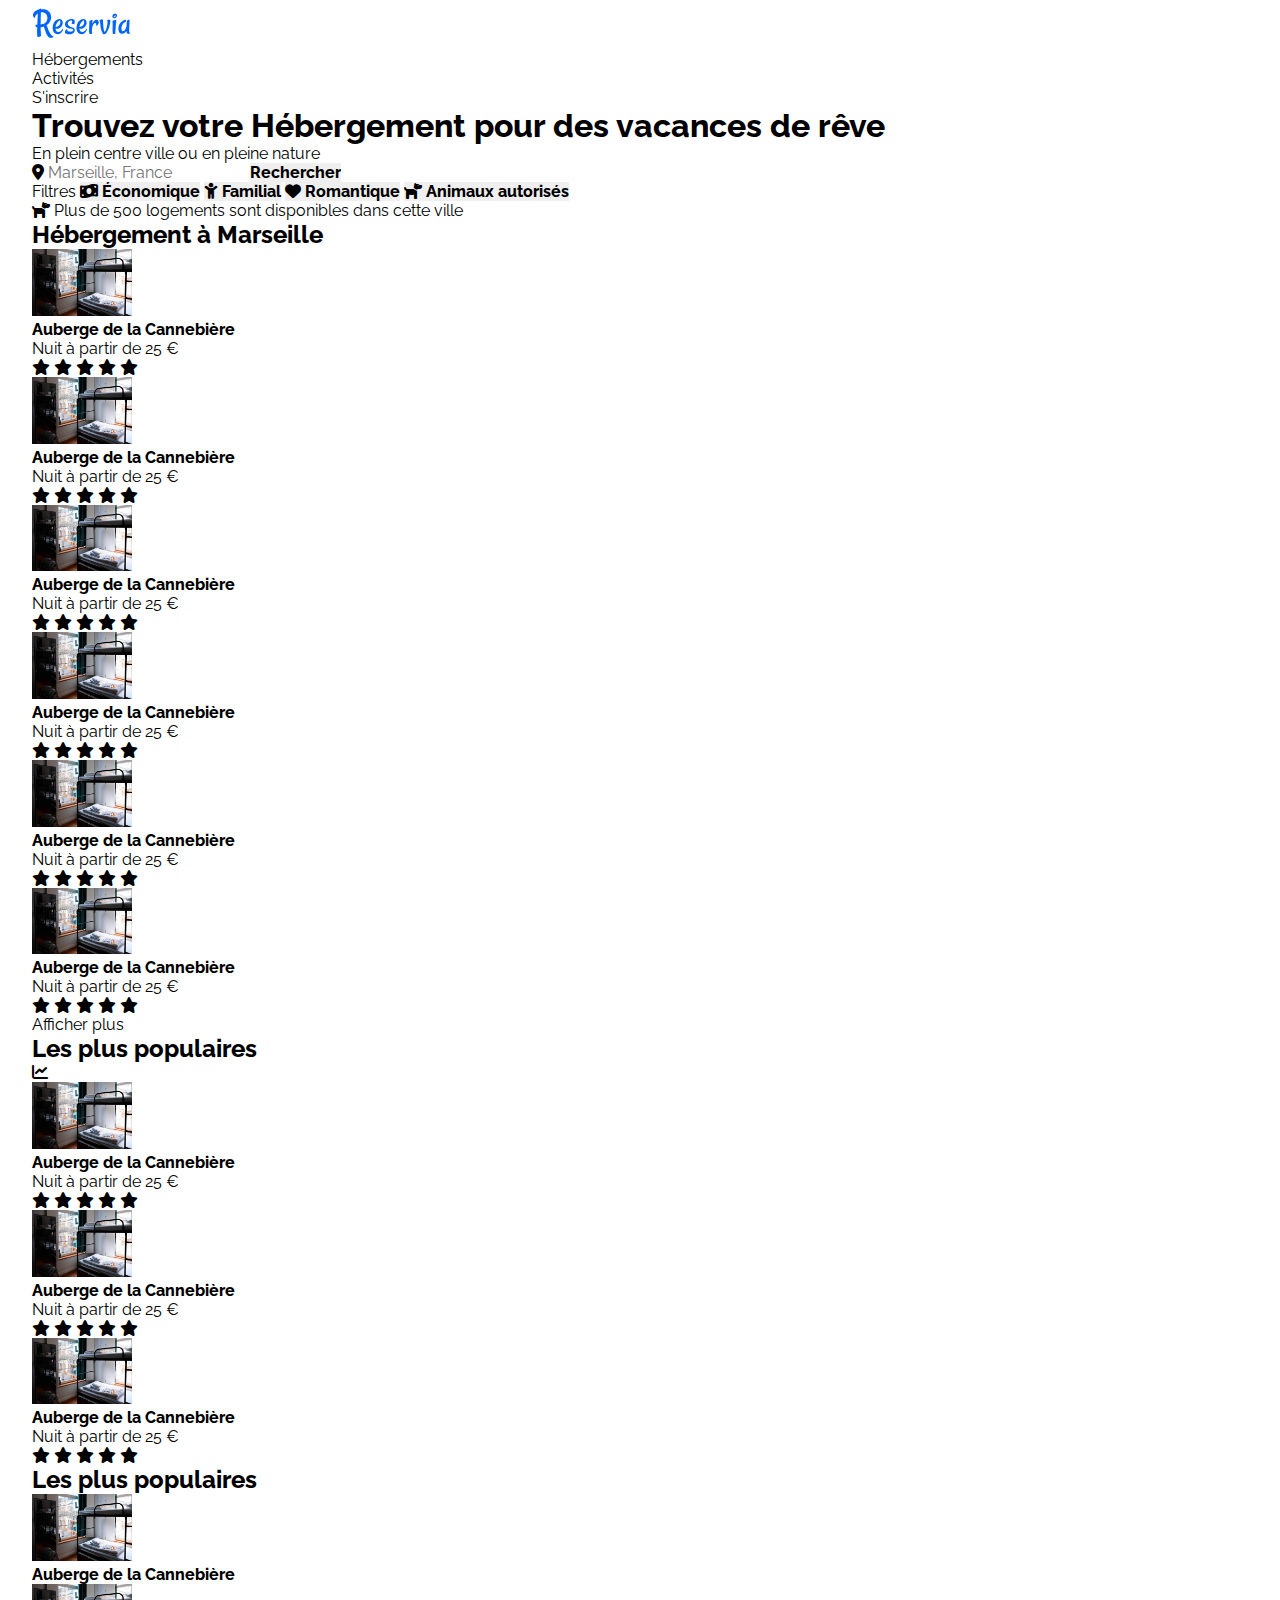
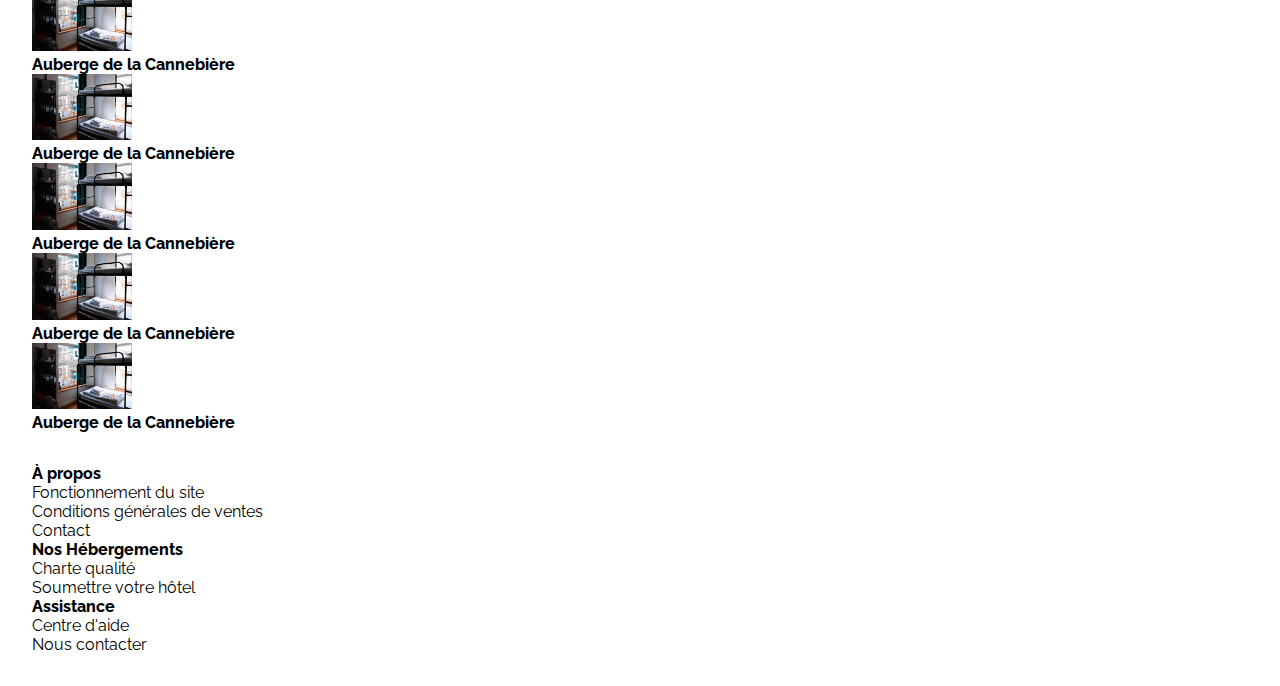
==== indexfix.html @ 0d90c915 "SAVE_24_01_2025_RESERVIA_FINAL" ====
<!DOCTYPE html>
<html lang="fr">
<head>
    <meta charset="UTF-8">
    <meta name="viewport" content="width=device-width, initial-scale=1.0">
    <title>Reservia - Home Page</title>
    <meta name="description" content="Reservia est un site de réservation de vacances en ligne.">
    <meta name="author" content="Maxime Germis">
    <link rel="stylesheet" href="stylefix.css">

    <link href="https://fonts.googleapis.com/css2?family=Montserrat:ital,wght@0,100..900;1,100..900&family=Raleway:ital,wght@0,100..900;1,100..900&family=Urbanist:ital,wght@0,100..900;1,100..900&display=swap" rel="stylesheet">
    <link href="https://cdnjs.cloudflare.com/ajax/libs/font-awesome/6.0.0-beta3/css/all.min.css" rel="stylesheet">
</head>


<body>
    <!-- Header -->
    <header class="container">
            <a href="#" title="Retour à la page d'accueil">
                <img src="reservia_logo.svg" width="100px" alt="Logo de Reservia">
            </a>

            <nav>
                <ul>
                    <li><a href="#hebergements">Hébergements</a></li>
                    <li><a href="#activites">Activités</a></li>
                    <li><a href="#inscriptions">S'inscrire</a></li>
                </ul>
            </nav>
    </header>


    
    <!-- Main -->
    <main class="container">
        <!-- Section / Titre Recherches & Filtres -->
        <section>
            <h1>Trouvez votre Hébergement pour des vacances de rêve</h1>
            <span>En plein centre ville ou en pleine nature</span>

            
            <!-- Barre de recherche -->
            <div>
                <form>
                    <i class="fa-solid fa-location-dot"></i>
                    <input type="search" name="ShearchBar" id="ShearchBar" placeholder="Marseille, France">
                    <input type="submit" value="Rechercher">
                </form>
            </div>


            <!-- Nav Filtres -->
            <nav>
                <sapn>Filtres</span>
                <button>
                    <i class="fa-solid fa-money-bill-wave"></i>
                    <span>Économique</span>
                </button>

                <button>
                    <i class="fa-solid fa-child"></i>
                    <span>Familial</span>
                </button>

                <button>
                    <i class="fa-solid fa-heart"></i>
                    <span>Romantique</span>
                </button>

                <button>
                    <i class="fa-solid fa-dog"></i>
                    <span>Animaux autorisés</span>
                </button>
            </nav>
            
            <div>
                <i class="fa-solid fa-dog"></i>
                <span>Plus de 500 logements sont disponibles dans cette ville</span>
            </div>
        </section>



        <!-- Section / Hébergements -->
        <section>
            <section>
                <header>
                    <h2>Hébergement à Marseille</h2>
                </header>

                <!-- Articles  -->
                <article>
                    <a href="#">
                        <figure>
                            <img src="hosting/small/marcus-loke-WQJvWU_HZFo-unsplash.jpg" width="100px" alt="#">
                        </figure>
                        <div>
                            <h3>Auberge de la Cannebière</h3>
                            <span>Nuit à partir de 25 €</span>
                            <div>
                                <i class="fa-solid fa-star" data-active="true"></i>
                                <i class="fa-solid fa-star" data-active="true"></i>
                                <i class="fa-solid fa-star" data-active="true"></i>
                                <i class="fa-solid fa-star" data-active="true"></i>
                                <i class="fa-solid fa-star" data-active="false"></i>
                            </div>
                        </div>
                    </a>
                </article>

                <article>
                    <a href="#">
                        <figure>
                            <img src="hosting/small/marcus-loke-WQJvWU_HZFo-unsplash.jpg" width="100px" alt="#">
                        </figure>
                        <div>
                            <h3>Auberge de la Cannebière</h3>
                            <span>Nuit à partir de 25 €</span>
                            <div>
                                <i class="fa-solid fa-star" data-active="true"></i>
                                <i class="fa-solid fa-star" data-active="true"></i>
                                <i class="fa-solid fa-star" data-active="true"></i>
                                <i class="fa-solid fa-star" data-active="true"></i>
                                <i class="fa-solid fa-star" data-active="false"></i>
                            </div>
                        </div>
                    </a>
                </article>

                <article>
                    <a href="#">
                        <figure>
                            <img src="hosting/small/marcus-loke-WQJvWU_HZFo-unsplash.jpg" width="100px" alt="#">
                        </figure>
                        <div>
                            <h3>Auberge de la Cannebière</h3>
                            <span>Nuit à partir de 25 €</span>
                            <div>
                                <i class="fa-solid fa-star" data-active="true"></i>
                                <i class="fa-solid fa-star" data-active="true"></i>
                                <i class="fa-solid fa-star" data-active="true"></i>
                                <i class="fa-solid fa-star" data-active="true"></i>
                                <i class="fa-solid fa-star" data-active="false"></i>
                            </div>
                        </div>
                    </a>
                </article>


                <article>
                    <a href="#">
                        <figure>
                            <img src="hosting/small/marcus-loke-WQJvWU_HZFo-unsplash.jpg" width="100px" alt="#">
                        </figure>
                        <div>
                            <h3>Auberge de la Cannebière</h3>
                            <span>Nuit à partir de 25 €</span>
                            <div>
                                <i class="fa-solid fa-star" data-active="true"></i>
                                <i class="fa-solid fa-star" data-active="true"></i>
                                <i class="fa-solid fa-star" data-active="true"></i>
                                <i class="fa-solid fa-star" data-active="true"></i>
                                <i class="fa-solid fa-star" data-active="false"></i>
                            </div>
                        </div>
                    </a>
                </article>

                <article>
                    <a href="#">
                        <figure>
                            <img src="hosting/small/marcus-loke-WQJvWU_HZFo-unsplash.jpg" width="100px" alt="#">
                        </figure>
                        <div>
                            <h3>Auberge de la Cannebière</h3>
                            <span>Nuit à partir de 25 €</span>
                            <div>
                                <i class="fa-solid fa-star" data-active="true"></i>
                                <i class="fa-solid fa-star" data-active="true"></i>
                                <i class="fa-solid fa-star" data-active="true"></i>
                                <i class="fa-solid fa-star" data-active="true"></i>
                                <i class="fa-solid fa-star" data-active="false"></i>
                            </div>
                        </div>
                    </a>
                </article>

                <article>
                    <a href="#">
                        <figure>
                            <img src="hosting/small/marcus-loke-WQJvWU_HZFo-unsplash.jpg" width="100px" alt="#">
                        </figure>
                        <div>
                            <h3>Auberge de la Cannebière</h3>
                            <span>Nuit à partir de 25 €</span>
                            <div>
                                <i class="fa-solid fa-star" data-active="true"></i>
                                <i class="fa-solid fa-star" data-active="true"></i>
                                <i class="fa-solid fa-star" data-active="true"></i>
                                <i class="fa-solid fa-star" data-active="true"></i>
                                <i class="fa-solid fa-star" data-active="false"></i>
                            </div>
                        </div>
                    </a>
                </article>

                <!-- Liens afficher plus -->
                <a href="#">Afficher plus</a>
            </section>
         


            <!-- Aside / Les plus populaires -->
            <aside>
                <header>
                    <h2>Les plus populaires</h2>
                    <i class="fa-solid fa-chart-line"></i>
                </header>

                <!-- Articles /  -->
                <article>
                    <a href="#">
                        <figure>
                            <img src="hosting/small/marcus-loke-WQJvWU_HZFo-unsplash.jpg" width="100px" alt="#">
                        </figure>
                        <div>
                            <h3>Auberge de la Cannebière</h3>
                            <span>Nuit à partir de 25 €</span>
                            <div>
                                <i class="fa-solid fa-star" data-active="true"></i>
                                <i class="fa-solid fa-star" data-active="true"></i>
                                <i class="fa-solid fa-star" data-active="true"></i>
                                <i class="fa-solid fa-star" data-active="true"></i>
                                <i class="fa-solid fa-star" data-active="false"></i>
                            </div>
                        </div>
                    </a>
                </article>


                <article>
                    <a href="#">
                        <figure>
                            <img src="hosting/small/marcus-loke-WQJvWU_HZFo-unsplash.jpg" width="100px" alt="#">
                        </figure>
                        <div>
                            <h3>Auberge de la Cannebière</h3>
                            <span>Nuit à partir de 25 €</span>
                            <div>
                                <i class="fa-solid fa-star" data-active="true"></i>
                                <i class="fa-solid fa-star" data-active="true"></i>
                                <i class="fa-solid fa-star" data-active="true"></i>
                                <i class="fa-solid fa-star" data-active="true"></i>
                                <i class="fa-solid fa-star" data-active="false"></i>
                            </div>
                        </div>
                    </a>
                </article>

                <article>
                    <a href="#">
                        <figure>
                            <img src="hosting/small/marcus-loke-WQJvWU_HZFo-unsplash.jpg" width="100px" alt="#">
                        </figure>
                        <div>
                            <h3>Auberge de la Cannebière</h3>
                            <span>Nuit à partir de 25 €</span>
                            <div>
                                <i class="fa-solid fa-star" data-active="true"></i>
                                <i class="fa-solid fa-star" data-active="true"></i>
                                <i class="fa-solid fa-star" data-active="true"></i>
                                <i class="fa-solid fa-star" data-active="true"></i>
                                <i class="fa-solid fa-star" data-active="false"></i>
                            </div>
                        </div>
                    </a>
                </article>
            </aside>
        </section>


        <!-- Section / Activités -->
        <section>
            <header>
                <h2>Les plus populaires</h2>
            </header>


            <!-- Articles /  -->
            <div>
                <article>
                    <a href="#">
                        <figure>
                            <img src="hosting/small/marcus-loke-WQJvWU_HZFo-unsplash.jpg" width="100px" alt="#">
                        </figure>
                        <h3>Auberge de la Cannebière</h3>
                    </a>
                </article>

                <article>
                    <a href="#">
                        <figure>
                            <img src="hosting/small/marcus-loke-WQJvWU_HZFo-unsplash.jpg" width="100px" alt="#">
                        </figure>
                        <h3>Auberge de la Cannebière</h3>
                    </a>
                </article>

                <article>
                    <a href="#">
                        <figure>
                            <img src="hosting/small/marcus-loke-WQJvWU_HZFo-unsplash.jpg" width="100px" alt="#">
                        </figure>
                        <h3>Auberge de la Cannebière</h3>
                    </a>
                </article>

                <article id="img4">
                    <a href="#">
                        <figure>
                            <img src="hosting/small/marcus-loke-WQJvWU_HZFo-unsplash.jpg" width="100px" alt="#">
                        </figure>
                        <h3>Auberge de la Cannebière</h3>
                    </a>
                </article>

                <article id="img5">
                    <a href="#">
                        <figure>
                            <img src="hosting/small/marcus-loke-WQJvWU_HZFo-unsplash.jpg" width="100px" alt="#">
                        </figure>
                        <h3>Auberge de la Cannebière</h3>
                    </a>
                </article>

                <article id="img6">
                    <a href="#">
                        <figure>
                            <img src="hosting/small/marcus-loke-WQJvWU_HZFo-unsplash.jpg" width="100px" alt="#">
                        </figure>
                        <h3>Auberge de la Cannebière</h3>
                    </a>
                </article>
            </div>
        </section>
    </main>



    <!-- Footer / Nav -->
    <footer>
        <ul>
            <li>À propos</li>
            <li><a href="#">Fonctionnement du site</a></li>
            <li><a href="#">Conditions générales de ventes</a></li>
            <li><a href="#">Contact</a></li>
        </ul>


        <ul>
            <li>Nos Hébergements</li>
            <li><a href="#">Charte qualité</a></li>
            <li><a href="#">Soumettre votre hôtel</a></li>
        </ul>


        <ul>
            <li>Assistance</li>
            <li><a href="#">Centre d'aide</a></li>
            <li><a href="#">Nous contacter</a></li>
        </ul>
    </footer>
</body>
</html>
---- stylefix.css ----
/* Les variables */
:root {
    --font-weight-bold: 600;
    --font-weight-extra-bold: 750;

    --color-primary: #0065FC;
    --color-white-blue: #DEEBFF;
    --color-white: #ffffff;
    --color-gray: #F0F0F0;
    --color-gray-black: #D9D9D9;

    --font-main: "Raleway", sans-serif;
    --text-size-medium: 1rem;
    --text-size-large: 1.5rem;
    --text-size-extra-large: 2rem;

    --border-radius-normal: 0.5rem;
    --border-radius-big: 1rem;
    --border-radius-extra-big: 1rem;
    --border-radius-absolu: 5rem;

    --margin-medium: 1rem;
    --margin-left-right: 0rem 2rem;
    --margin-extra: 1rem;

    --padding-small: 0.3rem;
    --padding-large: 1rem;
    --padding-extra-large: 2rem;
    --padding-left-right: 0rem 2rem;

    --gap-medium: 0.6rem;
    --gap-large: 1rem;
    --gap-extra-large: 2rem;
}


/* Toutes les règles primaires */
html {
    background-color: var(--color-white);
    color: var(--color-black);
}

* {
    margin: 0;
    padding: 0;
    box-sizing: border-box;
    line-height: inherit;
    color: inherit;
    font: inherit;
    text-decoration: none;
    list-style: none;
    border: none;
    font-family: var(--font-main);
}


/* Gestion des marges et des paddings principaux */
body > * {
    padding: var(--padding-left-right);
}

footer {
    padding: var(--padding-extra-large);
}


/* Textes (H1, H2, ...) */
h1 {
    font-size: var(--text-size-extra-large);
}

h2 {
    font-size: var(--text-size-large);
}

/* Font Weight */
h1, h2, h3, button, .bold,
footer li:first-child, input[type="submit"] {
    font-weight: var(--font-weight-extra-bold);
}
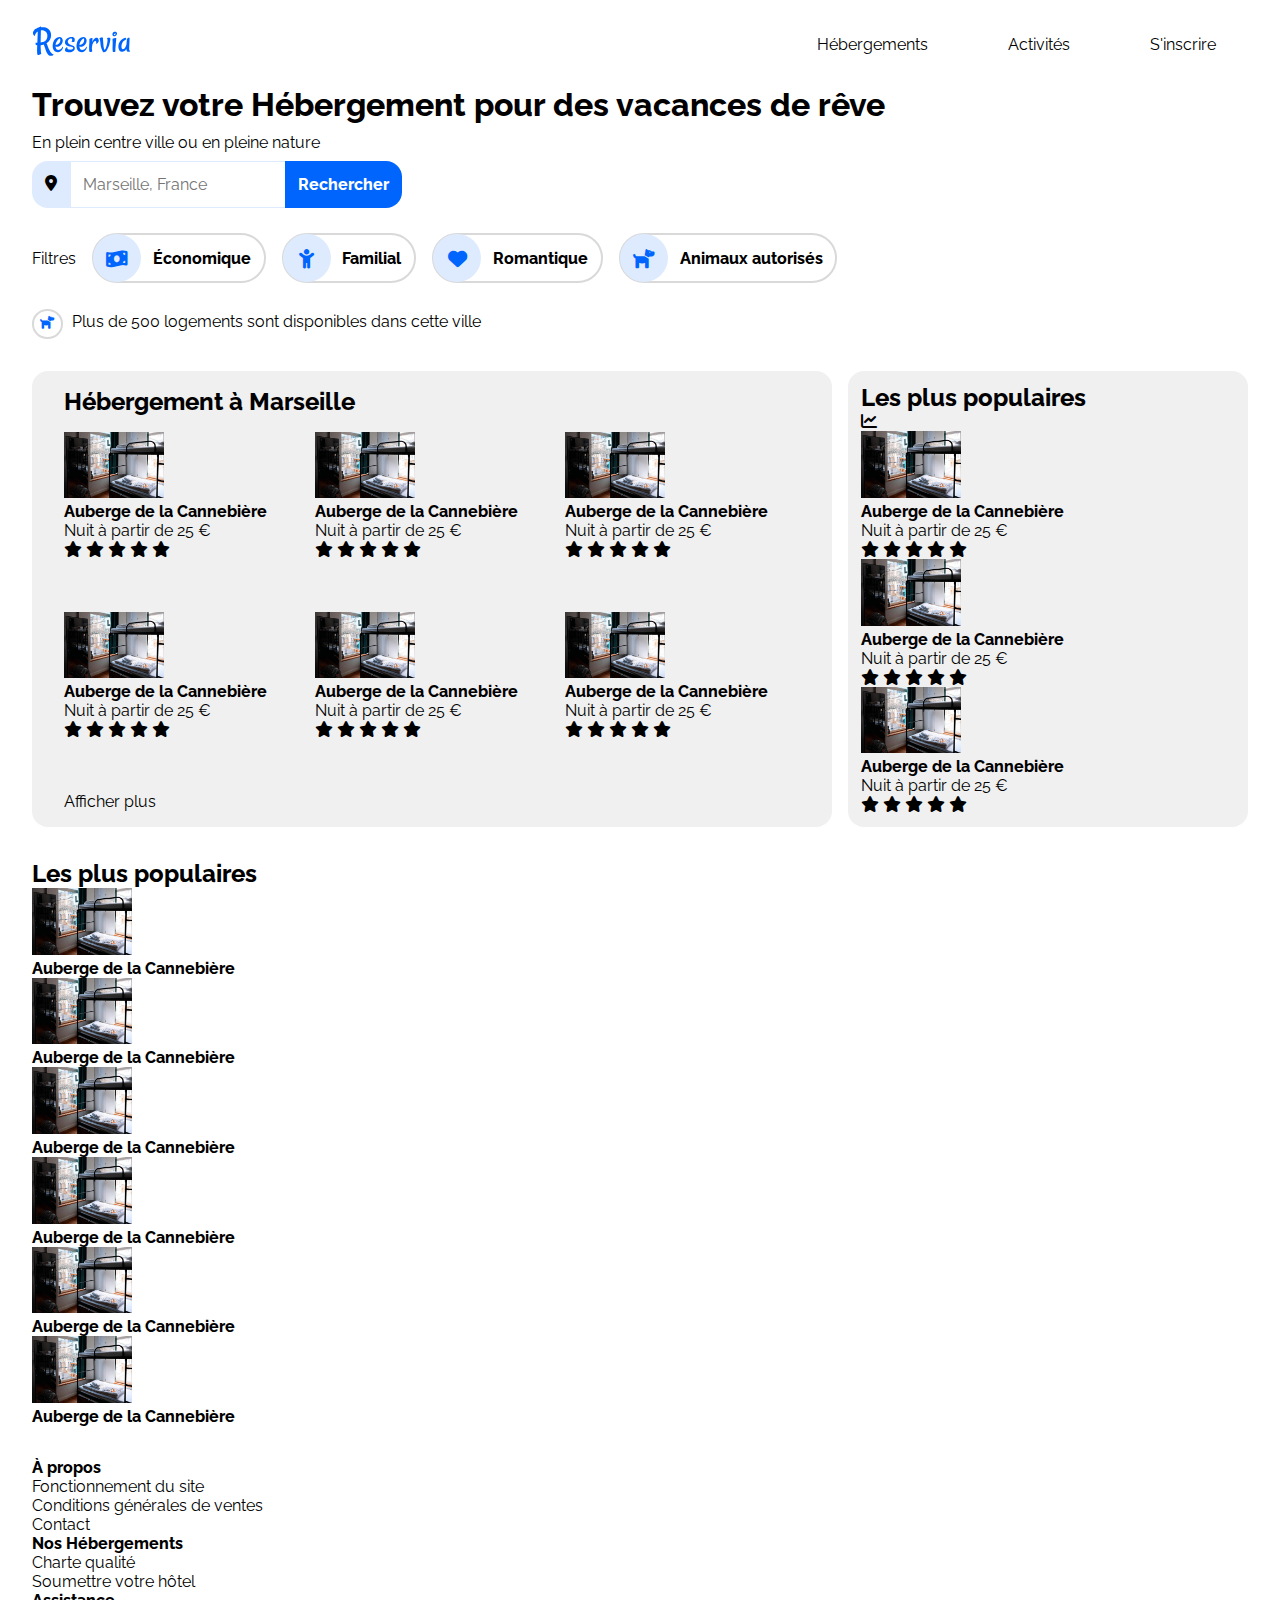
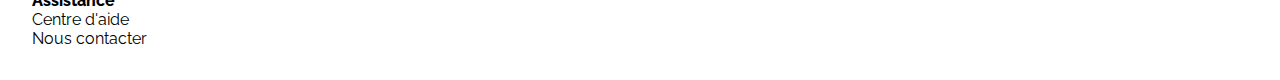
==== commit 65904464: "Modif_28_01_2025" ====
--- a/indexfix.html
+++ b/indexfix.html
@@ -15,7 +15,7 @@
 
 <body>
     <!-- Header -->
-    <header class="container">
+    <header id="header" class="container">
             <a href="#" title="Retour à la page d'accueil">
                 <img src="reservia_logo.svg" width="100px" alt="Logo de Reservia">
             </a>
@@ -34,24 +34,22 @@
     <!-- Main -->
     <main class="container">
         <!-- Section / Titre Recherches & Filtres -->
-        <section>
+        <section id="title_search">
             <h1>Trouvez votre Hébergement pour des vacances de rêve</h1>
             <span>En plein centre ville ou en pleine nature</span>
 
             
             <!-- Barre de recherche -->
-            <div>
-                <form>
-                    <i class="fa-solid fa-location-dot"></i>
-                    <input type="search" name="ShearchBar" id="ShearchBar" placeholder="Marseille, France">
-                    <input type="submit" value="Rechercher">
-                </form>
-            </div>
+            <form>
+                <label for="ShearchBar"><i class="fa-solid fa-location-dot"></i></label>
+                <input type="search" name="ShearchBar" id="ShearchBar" placeholder="Marseille, France">
+                <input type="submit" id="CTA" value="Rechercher">
+            </form>
 
 
             <!-- Nav Filtres -->
             <nav>
-                <sapn>Filtres</span>
+                <span>Filtres</span>
                 <button>
                     <i class="fa-solid fa-money-bill-wave"></i>
                     <span>Économique</span>
@@ -82,8 +80,8 @@
 
 
         <!-- Section / Hébergements -->
-        <section>
-            <section>
+        <section id="hebergement">
+            <div>
                 <header>
                     <h2>Hébergement à Marseille</h2>
                 </header>
@@ -206,7 +204,7 @@
 
                 <!-- Liens afficher plus -->
                 <a href="#">Afficher plus</a>
-            </section>
+            </div>
          
 
 
@@ -349,26 +347,28 @@
 
     <!-- Footer / Nav -->
     <footer>
-        <ul>
-            <li>À propos</li>
-            <li><a href="#">Fonctionnement du site</a></li>
-            <li><a href="#">Conditions générales de ventes</a></li>
-            <li><a href="#">Contact</a></li>
-        </ul>
-
-
-        <ul>
-            <li>Nos Hébergements</li>
-            <li><a href="#">Charte qualité</a></li>
-            <li><a href="#">Soumettre votre hôtel</a></li>
-        </ul>
-
-
-        <ul>
-            <li>Assistance</li>
-            <li><a href="#">Centre d'aide</a></li>
-            <li><a href="#">Nous contacter</a></li>
-        </ul>
+        <div class="container">
+            <ul>
+                <li>À propos</li>
+                <li><a href="#">Fonctionnement du site</a></li>
+                <li><a href="#">Conditions générales de ventes</a></li>
+                <li><a href="#">Contact</a></li>
+            </ul>
+
+
+            <ul>
+                <li>Nos Hébergements</li>
+                <li><a href="#">Charte qualité</a></li>
+                <li><a href="#">Soumettre votre hôtel</a></li>
+            </ul>
+
+
+            <ul>
+                <li>Assistance</li>
+                <li><a href="#">Centre d'aide</a></li>
+                <li><a href="#">Nous contacter</a></li>
+            </ul>
+        </div>
     </footer>
 </body>
 </html>--- a/stylefix.css
+++ b/stylefix.css
@@ -23,7 +23,8 @@
     --margin-left-right: 0rem 2rem;
     --margin-extra: 1rem;
 
-    --padding-small: 0.3rem;
+    --padding-small: 0.4rem;
+    --padding-medium: 0.8rem;
     --padding-large: 1rem;
     --padding-extra-large: 2rem;
     --padding-left-right: 0rem 2rem;
@@ -77,4 +78,152 @@
 h1, h2, h3, button, .bold,
 footer li:first-child, input[type="submit"] {
     font-weight: var(--font-weight-extra-bold);
-}+}
+
+.container {
+    max-width: 1440px;
+    margin: 0 auto;
+}
+
+
+/* Header */
+#header {
+    display: flex;
+    justify-content: space-between;
+    gap: var(--gap-extra-large);
+    align-items: center;
+}
+
+#header ul {
+    display: flex;
+    gap: var(--gap-large);
+}
+
+#header li {
+    padding: var(--padding-extra-large);
+    border-top: 0.2rem transparent solid;
+}
+
+#header li:hover:not(:last-child) {
+    color: var(--color-primary);
+    border-top: 0.2rem solid var(--color-primary);
+}
+
+/* Section titres */
+#title_search {
+    display: flex;
+    flex-direction: column;
+    gap: var(--gap-medium);
+}
+
+/* Form */
+#title_search form {
+    display: flex;
+}
+
+#title_search form label {
+
+    padding: var(--padding-medium);
+    background-color: var(--color-white-blue);
+    border-radius: 1rem 0 0 1rem;
+}
+
+#title_search form #ShearchBar {
+    padding: var(--padding-medium);
+    border: 1px solid var(--color-white-blue);
+}
+
+#title_search form #CTA {
+    margin-left: -10px;
+    padding: var(--padding-medium);
+    border-radius: 0 1rem 1rem 0;
+    background-color: var(--color-primary);
+    color: var(--color-white);
+}
+
+
+/* Buttons */
+#title_search nav {
+    padding: 1rem 0rem;
+    display: flex;
+    gap: var(--gap-large);
+    align-items: center;
+    flex-wrap: wrap;
+}
+
+
+#title_search button {
+    display: flex;
+    align-items: center;
+    justify-content: center;
+
+    border-radius: var(--border-radius-absolu);
+    background-color: var(--color-white);
+    border: 2px solid var(--color-gray-black);
+}
+
+/* Icons buttons */
+#title_search button > i {
+    background-color: var(--color-white-blue);
+    color: var(--color-primary);
+    border-radius: 50%;
+    height: 3rem;
+    width: 3rem;
+
+    display: flex;
+    align-items: center;
+    justify-content: center;
+    margin: -1px;
+    font-size: 1.2rem;
+}
+
+#title_search button > span {
+    display: flex;
+    padding: 0rem 0.8rem;
+}
+
+#title_search>div>i {
+    border-radius: 50%;
+    font-size: 0.8rem;
+    color: var(--color-primary);
+    border: 2px solid var(--color-gray-black);
+    padding: var(--padding-small);
+    margin-right: 0.3rem;
+}
+
+#hebergement {
+    display: grid;
+    grid-template-columns: 2fr 1fr;
+    gap: var(--gap-large);
+    margin: 2rem 0;
+}
+
+#hebergement aside,
+#hebergement>div {
+    background-color: var(--color-gray);
+    border-radius: var(--border-radius-extra-big);
+    padding: var(--padding-medium);
+}
+
+#hebergement > div {
+    display: grid;
+    grid-template-columns: repeat(3, 1fr);
+    grid-template-rows: auto repeat(2, 1fr) auto;
+    gap: var(--gap-large);
+    padding: 1rem 2rem;
+}
+
+#hebergement > div > header {
+    grid-column: 1 / -1;
+    grid-row: 1;
+}
+
+#hebergement > div > article {
+    grid-column: span 1;
+}
+
+#hebergement > div > a {
+    grid-column: 1 / -1;
+    grid-row: 4;
+}
+
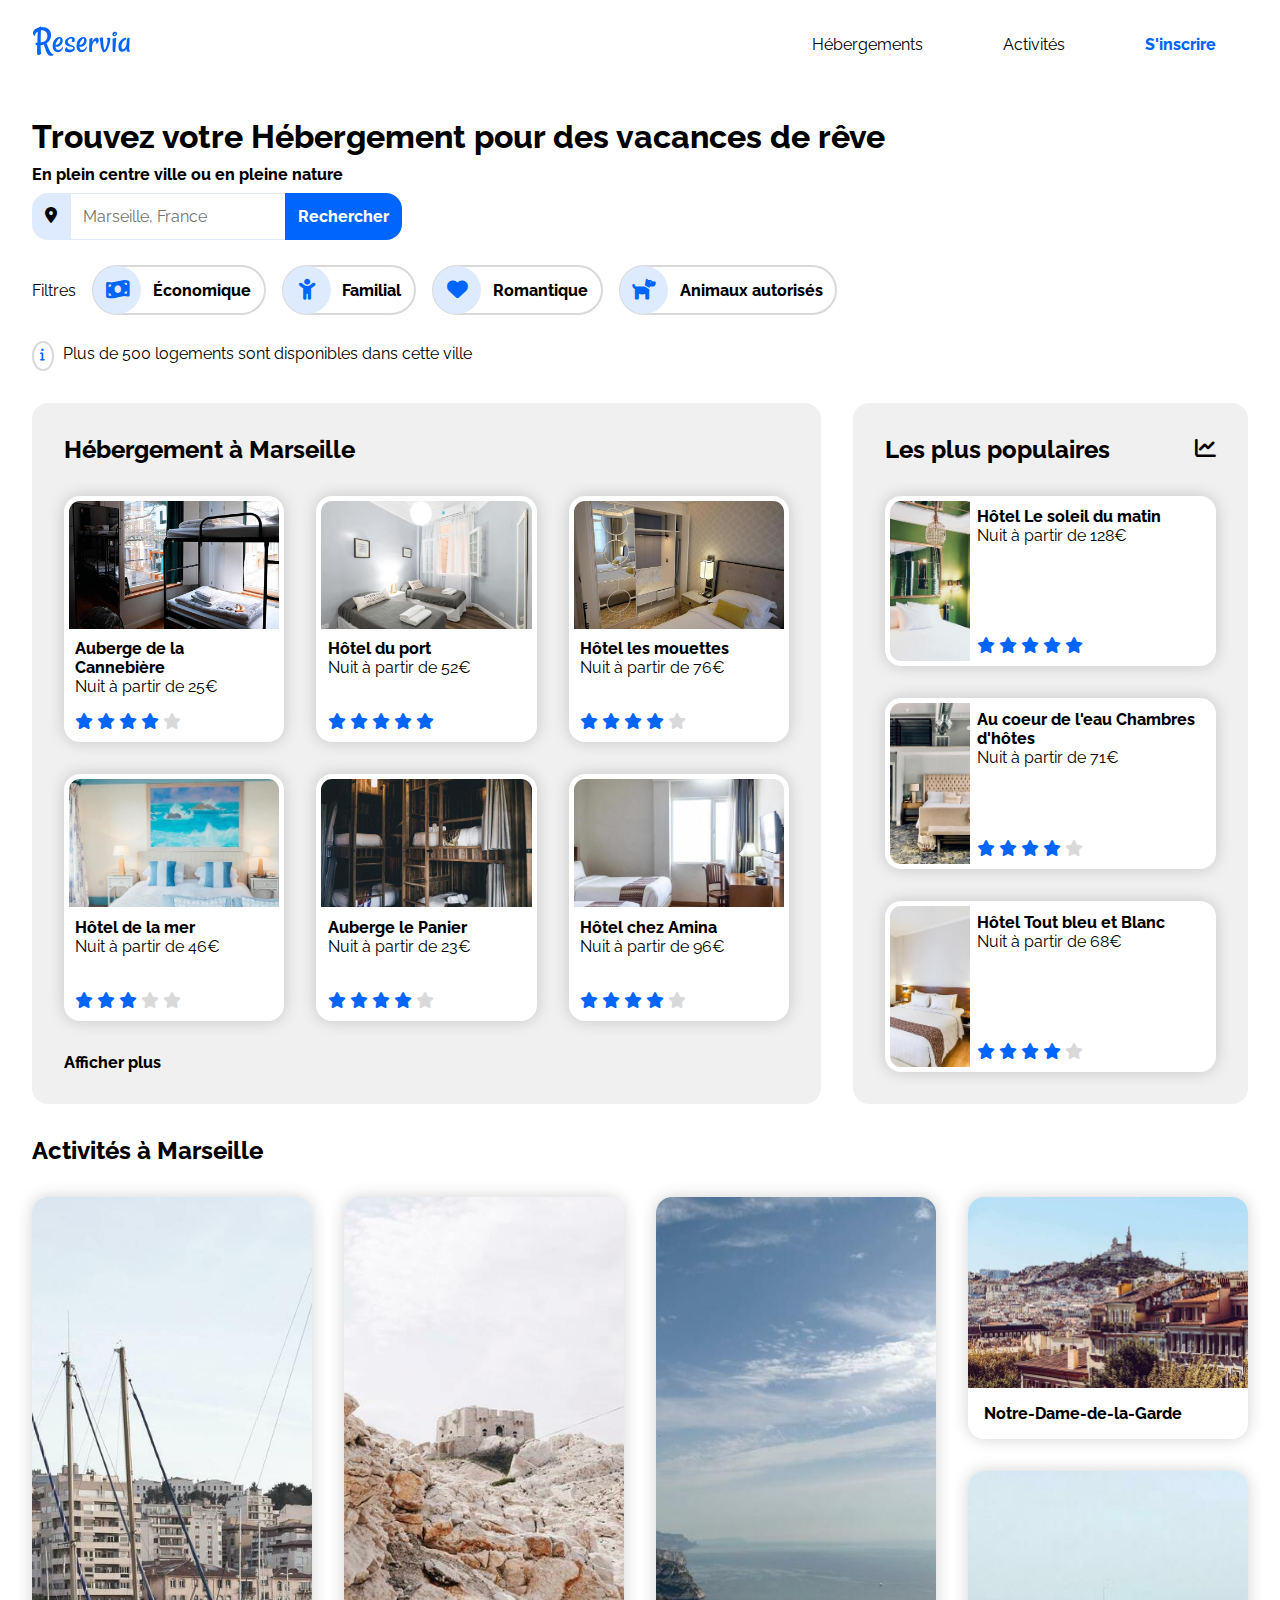
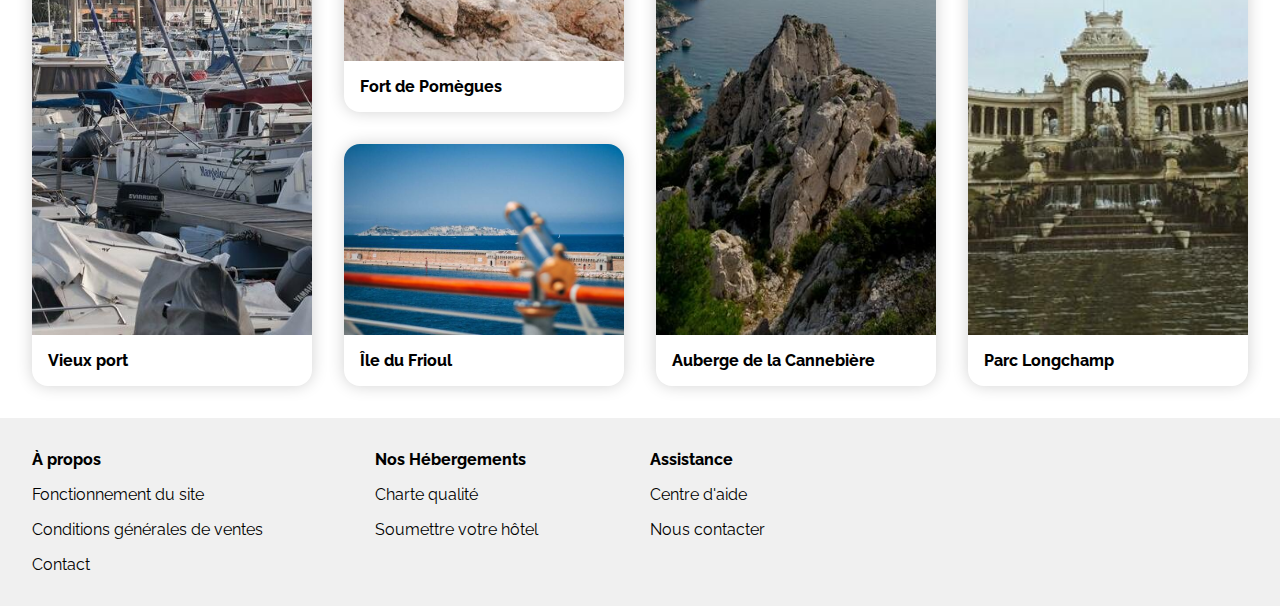
==== commit 3eaa42a2: "DEF_NO_MEDIA_28_01_2025" ====
--- a/indexfix.html
+++ b/indexfix.html
@@ -7,7 +7,7 @@
     <meta name="description" content="Reservia est un site de réservation de vacances en ligne.">
     <meta name="author" content="Maxime Germis">
     <link rel="stylesheet" href="stylefix.css">
-
+    <link rel="icon" sizes="144x144" href="assets/ico/R.svg">
     <link href="https://fonts.googleapis.com/css2?family=Montserrat:ital,wght@0,100..900;1,100..900&family=Raleway:ital,wght@0,100..900;1,100..900&family=Urbanist:ital,wght@0,100..900;1,100..900&display=swap" rel="stylesheet">
     <link href="https://cdnjs.cloudflare.com/ajax/libs/font-awesome/6.0.0-beta3/css/all.min.css" rel="stylesheet">
 </head>
@@ -23,8 +23,8 @@
             <nav>
                 <ul>
                     <li><a href="#hebergements">Hébergements</a></li>
-                    <li><a href="#activites">Activités</a></li>
-                    <li><a href="#inscriptions">S'inscrire</a></li>
+                    <li><a href="#activity">Activités</a></li>
+                    <li><a href="#inscriptions" class="bold">S'inscrire</a></li>
                 </ul>
             </nav>
     </header>
@@ -35,8 +35,8 @@
     <main class="container">
         <!-- Section / Titre Recherches & Filtres -->
         <section id="title_search">
-            <h1>Trouvez votre Hébergement pour des vacances de rêve</h1>
-            <span>En plein centre ville ou en pleine nature</span>
+            <h1>Trouvez votre <strong>Hébergement</strong> pour des vacances de rêve</h1>
+            <span class="bold">En plein centre ville ou en pleine nature</span>
 
             
             <!-- Barre de recherche -->
@@ -72,15 +72,15 @@
             </nav>
             
             <div>
-                <i class="fa-solid fa-dog"></i>
-                <span>Plus de 500 logements sont disponibles dans cette ville</span>
+                <i class="fa-solid fa-info"></i>
+                <span >Plus de <strong>500 logements</strong> sont disponibles dans cette ville</span>
             </div>
         </section>
 
 
 
         <!-- Section / Hébergements -->
-        <section id="hebergement">
+        <section id="hebergements">
             <div>
                 <header>
                     <h2>Hébergement à Marseille</h2>
@@ -93,104 +93,116 @@
                             <img src="hosting/small/marcus-loke-WQJvWU_HZFo-unsplash.jpg" width="100px" alt="#">
                         </figure>
                         <div>
-                            <h3>Auberge de la Cannebière</h3>
-                            <span>Nuit à partir de 25 €</span>
-                            <div>
-                                <i class="fa-solid fa-star" data-active="true"></i>
-                                <i class="fa-solid fa-star" data-active="true"></i>
-                                <i class="fa-solid fa-star" data-active="true"></i>
-                                <i class="fa-solid fa-star" data-active="true"></i>
-                                <i class="fa-solid fa-star" data-active="false"></i>
-                            </div>
-                        </div>
-                    </a>
-                </article>
-
-                <article>
-                    <a href="#">
-                        <figure>
-                            <img src="hosting/small/marcus-loke-WQJvWU_HZFo-unsplash.jpg" width="100px" alt="#">
-                        </figure>
-                        <div>
-                            <h3>Auberge de la Cannebière</h3>
-                            <span>Nuit à partir de 25 €</span>
-                            <div>
-                                <i class="fa-solid fa-star" data-active="true"></i>
-                                <i class="fa-solid fa-star" data-active="true"></i>
-                                <i class="fa-solid fa-star" data-active="true"></i>
-                                <i class="fa-solid fa-star" data-active="true"></i>
-                                <i class="fa-solid fa-star" data-active="false"></i>
-                            </div>
-                        </div>
-                    </a>
-                </article>
-
-                <article>
-                    <a href="#">
-                        <figure>
-                            <img src="hosting/small/marcus-loke-WQJvWU_HZFo-unsplash.jpg" width="100px" alt="#">
-                        </figure>
-                        <div>
-                            <h3>Auberge de la Cannebière</h3>
-                            <span>Nuit à partir de 25 €</span>
-                            <div>
-                                <i class="fa-solid fa-star" data-active="true"></i>
-                                <i class="fa-solid fa-star" data-active="true"></i>
-                                <i class="fa-solid fa-star" data-active="true"></i>
-                                <i class="fa-solid fa-star" data-active="true"></i>
-                                <i class="fa-solid fa-star" data-active="false"></i>
-                            </div>
-                        </div>
-                    </a>
-                </article>
-
-
-                <article>
-                    <a href="#">
-                        <figure>
-                            <img src="hosting/small/marcus-loke-WQJvWU_HZFo-unsplash.jpg" width="100px" alt="#">
-                        </figure>
-                        <div>
-                            <h3>Auberge de la Cannebière</h3>
-                            <span>Nuit à partir de 25 €</span>
-                            <div>
-                                <i class="fa-solid fa-star" data-active="true"></i>
-                                <i class="fa-solid fa-star" data-active="true"></i>
-                                <i class="fa-solid fa-star" data-active="true"></i>
-                                <i class="fa-solid fa-star" data-active="true"></i>
-                                <i class="fa-solid fa-star" data-active="false"></i>
-                            </div>
-                        </div>
-                    </a>
-                </article>
-
-                <article>
-                    <a href="#">
-                        <figure>
-                            <img src="hosting/small/marcus-loke-WQJvWU_HZFo-unsplash.jpg" width="100px" alt="#">
-                        </figure>
-                        <div>
-                            <h3>Auberge de la Cannebière</h3>
-                            <span>Nuit à partir de 25 €</span>
-                            <div>
-                                <i class="fa-solid fa-star" data-active="true"></i>
-                                <i class="fa-solid fa-star" data-active="true"></i>
-                                <i class="fa-solid fa-star" data-active="true"></i>
-                                <i class="fa-solid fa-star" data-active="true"></i>
-                                <i class="fa-solid fa-star" data-active="false"></i>
-                            </div>
-                        </div>
-                    </a>
-                </article>
-
-                <article>
-                    <a href="#">
-                        <figure>
-                            <img src="hosting/small/marcus-loke-WQJvWU_HZFo-unsplash.jpg" width="100px" alt="#">
-                        </figure>
-                        <div>
-                            <h3>Auberge de la Cannebière</h3>
-                            <span>Nuit à partir de 25 €</span>
+                            <div>
+                                <h3>Auberge de la Cannebière</h3>
+                                <span>Nuit à partir de 25€</span>
+                            </div>
+                            <div>
+                                <i class="fa-solid fa-star" data-active="true"></i>
+                                <i class="fa-solid fa-star" data-active="true"></i>
+                                <i class="fa-solid fa-star" data-active="true"></i>
+                                <i class="fa-solid fa-star" data-active="true"></i>
+                                <i class="fa-solid fa-star" data-active="false"></i>
+                            </div>
+                        </div>
+                    </a>
+                </article>
+
+                <article>
+                    <a href="#">
+                        <figure>
+                            <img src="hosting/small/fred-kleber-gTbaxaVLvsg-unsplash.jpg" width="100px" alt="#">
+                        </figure>
+                        <div>
+                            <div>
+                                <h3>Hôtel du port</h3>
+                                <span>Nuit à partir de 52€</span>
+                            </div>
+                            <div>
+                                <i class="fa-solid fa-star" data-active="true"></i>
+                                <i class="fa-solid fa-star" data-active="true"></i>
+                                <i class="fa-solid fa-star" data-active="true"></i>
+                                <i class="fa-solid fa-star" data-active="true"></i>
+                                <i class="fa-solid fa-star" data-active="true"></i>
+                            </div>
+                        </div>
+                    </a>
+                </article>
+
+                <article>
+                    <a href="#">
+                        <figure>
+                            <img src="hosting/small/reisetopia-B8WIgxA_PFU-unsplash.jpg" width="100px" alt="#">
+                        </figure>
+                        <div>
+                            <div>
+                                <h3>Hôtel les mouettes</h3>
+                                <span>Nuit à partir de 76€</span>
+                            </div>
+                            <div>
+                                <i class="fa-solid fa-star" data-active="true"></i>
+                                <i class="fa-solid fa-star" data-active="true"></i>
+                                <i class="fa-solid fa-star" data-active="true"></i>
+                                <i class="fa-solid fa-star" data-active="true"></i>
+                                <i class="fa-solid fa-star" data-active="false"></i>
+                            </div>
+                        </div>
+                    </a>
+                </article>
+
+
+                <article>
+                    <a href="#">
+                        <figure>
+                            <img src="hosting/small/annie-spratt-Eg1qcIitAuA-unsplash.jpg" width="100px" alt="#">
+                        </figure>
+                        <div>
+                            <div>
+                                <h3>Hôtel de la mer</h3>
+                                <span>Nuit à partir de 46€</span>
+                            </div>
+                            <div>
+                                <i class="fa-solid fa-star" data-active="true"></i>
+                                <i class="fa-solid fa-star" data-active="true"></i>
+                                <i class="fa-solid fa-star" data-active="true"></i>
+                                <i class="fa-solid fa-star" data-active="false"></i>
+                                <i class="fa-solid fa-star" data-active="false"></i>
+                            </div>
+                        </div>
+                    </a>
+                </article>
+
+                <article>
+                    <a href="#">
+                        <figure>
+                            <img src="hosting/small/nicate-lee-kT-ZyaiwBe0-unsplash.jpg" width="100px" alt="#">
+                        </figure>
+                        <div>
+                            <div>
+                                <h3>Auberge le Panier</h3>
+                                <span>Nuit à partir de 23€</span>
+                            </div>
+                            <div>
+                                <i class="fa-solid fa-star" data-active="true"></i>
+                                <i class="fa-solid fa-star" data-active="true"></i>
+                                <i class="fa-solid fa-star" data-active="true"></i>
+                                <i class="fa-solid fa-star" data-active="true"></i>
+                                <i class="fa-solid fa-star" data-active="false"></i>
+                            </div>
+                        </div>
+                    </a>
+                </article>
+
+                <article>
+                    <a href="#">
+                        <figure>
+                            <img src="hosting/small/febrian-zakaria-M6S1WvfW68A-unsplash.jpg" width="100px" alt="#">
+                        </figure>
+                        <div>
+                            <div>
+                                <h3>Hôtel chez Amina</h3>
+                                <span>Nuit à partir de 96€</span>
+                            </div>
                             <div>
                                 <i class="fa-solid fa-star" data-active="true"></i>
                                 <i class="fa-solid fa-star" data-active="true"></i>
@@ -203,7 +215,7 @@
                 </article>
 
                 <!-- Liens afficher plus -->
-                <a href="#">Afficher plus</a>
+                <a href="#" class="bold">Afficher plus</a>
             </div>
          
 
@@ -219,50 +231,56 @@
                 <article>
                     <a href="#">
                         <figure>
-                            <img src="hosting/small/marcus-loke-WQJvWU_HZFo-unsplash.jpg" width="100px" alt="#">
-                        </figure>
-                        <div>
-                            <h3>Auberge de la Cannebière</h3>
-                            <span>Nuit à partir de 25 €</span>
-                            <div>
-                                <i class="fa-solid fa-star" data-active="true"></i>
-                                <i class="fa-solid fa-star" data-active="true"></i>
-                                <i class="fa-solid fa-star" data-active="true"></i>
-                                <i class="fa-solid fa-star" data-active="true"></i>
-                                <i class="fa-solid fa-star" data-active="false"></i>
-                            </div>
-                        </div>
-                    </a>
-                </article>
-
-
-                <article>
-                    <a href="#">
-                        <figure>
-                            <img src="hosting/small/marcus-loke-WQJvWU_HZFo-unsplash.jpg" width="100px" alt="#">
-                        </figure>
-                        <div>
-                            <h3>Auberge de la Cannebière</h3>
-                            <span>Nuit à partir de 25 €</span>
-                            <div>
-                                <i class="fa-solid fa-star" data-active="true"></i>
-                                <i class="fa-solid fa-star" data-active="true"></i>
-                                <i class="fa-solid fa-star" data-active="true"></i>
-                                <i class="fa-solid fa-star" data-active="true"></i>
-                                <i class="fa-solid fa-star" data-active="false"></i>
-                            </div>
-                        </div>
-                    </a>
-                </article>
-
-                <article>
-                    <a href="#">
-                        <figure>
-                            <img src="hosting/small/marcus-loke-WQJvWU_HZFo-unsplash.jpg" width="100px" alt="#">
-                        </figure>
-                        <div>
-                            <h3>Auberge de la Cannebière</h3>
-                            <span>Nuit à partir de 25 €</span>
+                            <img src="hosting/small/emile-guillemot-Bj_rcSC5XfE-unsplash.jpg" width="100px" alt="#">
+                        </figure>
+                        <div>
+                            <div>
+                                <h3>Hôtel Le soleil du matin</h3>
+                                <span>Nuit à partir de 128€</span>
+                            </div>
+                            <div>
+                                <i class="fa-solid fa-star" data-active="true"></i>
+                                <i class="fa-solid fa-star" data-active="true"></i>
+                                <i class="fa-solid fa-star" data-active="true"></i>
+                                <i class="fa-solid fa-star" data-active="true"></i>
+                                <i class="fa-solid fa-star" data-active="true"></i>
+                            </div>
+                        </div>
+                    </a>
+                </article>
+
+
+                <article>
+                    <a href="#">
+                        <figure>
+                            <img src="hosting/small/aw-creative-VGs8z60yT2c-unsplash.jpg" width="100px" alt="#">
+                        </figure>
+                        <div>
+                            <div>
+                                <h3>Au coeur de l'eau Chambres d'hôtes</h3>
+                                <span>Nuit à partir de 71€</span>
+                            </div>
+                            <div>
+                                <i class="fa-solid fa-star" data-active="true"></i>
+                                <i class="fa-solid fa-star" data-active="true"></i>
+                                <i class="fa-solid fa-star" data-active="true"></i>
+                                <i class="fa-solid fa-star" data-active="true"></i>
+                                <i class="fa-solid fa-star" data-active="false"></i>
+                            </div>
+                        </div>
+                    </a>
+                </article>
+
+                <article>
+                    <a href="#">
+                        <figure>
+                            <img src="hosting/small/febrian-zakaria-sjvU0THccQA-unsplash.jpg" width="100px" alt="#">
+                        </figure>
+                        <div>
+                            <div>
+                                <h3>Hôtel Tout bleu et Blanc</h3>
+                                <span>Nuit à partir de 68€</span>
+                            </div>
                             <div>
                                 <i class="fa-solid fa-star" data-active="true"></i>
                                 <i class="fa-solid fa-star" data-active="true"></i>
@@ -278,68 +296,65 @@
 
 
         <!-- Section / Activités -->
-        <section>
+        <section id="activity">
             <header>
-                <h2>Les plus populaires</h2>
+                <h2>Activités à Marseille</h2>
             </header>
 
-
-            <!-- Articles /  -->
-            <div>
-                <article>
-                    <a href="#">
-                        <figure>
-                            <img src="hosting/small/marcus-loke-WQJvWU_HZFo-unsplash.jpg" width="100px" alt="#">
-                        </figure>
-                        <h3>Auberge de la Cannebière</h3>
-                    </a>
-                </article>
-
-                <article>
-                    <a href="#">
-                        <figure>
-                            <img src="hosting/small/marcus-loke-WQJvWU_HZFo-unsplash.jpg" width="100px" alt="#">
-                        </figure>
-                        <h3>Auberge de la Cannebière</h3>
-                    </a>
-                </article>
-
-                <article>
-                    <a href="#">
-                        <figure>
-                            <img src="hosting/small/marcus-loke-WQJvWU_HZFo-unsplash.jpg" width="100px" alt="#">
-                        </figure>
-                        <h3>Auberge de la Cannebière</h3>
-                    </a>
-                </article>
-
-                <article id="img4">
-                    <a href="#">
-                        <figure>
-                            <img src="hosting/small/marcus-loke-WQJvWU_HZFo-unsplash.jpg" width="100px" alt="#">
-                        </figure>
-                        <h3>Auberge de la Cannebière</h3>
-                    </a>
-                </article>
-
-                <article id="img5">
-                    <a href="#">
-                        <figure>
-                            <img src="hosting/small/marcus-loke-WQJvWU_HZFo-unsplash.jpg" width="100px" alt="#">
-                        </figure>
-                        <h3>Auberge de la Cannebière</h3>
-                    </a>
-                </article>
-
-                <article id="img6">
-                    <a href="#">
-                        <figure>
-                            <img src="hosting/small/marcus-loke-WQJvWU_HZFo-unsplash.jpg" width="100px" alt="#">
-                        </figure>
-                        <h3>Auberge de la Cannebière</h3>
-                    </a>
-                </article>
-            </div>
+        <!-- Articles /  -->
+            <article id="act_p1">
+                <a href="#">
+                    <figure>
+                        <img src="activity/medium/reno-laithienne-QUgJhdY5Fyk-unsplash.jpg" alt="#">
+                    </figure>
+                    <h3>Vieux port</h3>
+                </a>
+            </article>
+
+            <article id="act_p2">
+                <a href="#">
+                    <figure>
+                        <img src="activity/small/paul-hermann-QFTrLdQIRhI-unsplash.jpg" alt="#">
+                    </figure>
+                    <h3>Fort de Pomègues</h3>
+                </a>
+            </article>
+
+            <article id="act_p3">
+                <a href="#">
+                    <figure>
+                        <img src="activity/small/kevin-hikari-rV_Qd1l-VXg-unsplash.jpg" width="100px" alt="#">
+                    </figure>
+                    <h3>Île du Frioul</h3>
+                </a>
+            </article>
+
+            <article id="act_p4">
+                <a href="#">
+                    <figure>
+                        <img src="activity/medium/kilyan-sockalingum-NR8-cBCN3aI-unsplash.jpg" width="100px" alt="#">
+                    </figure>
+                    <h3>Auberge de la Cannebière</h3>
+                </a>
+            </article>
+
+            <article id="act_p5">
+                <a href="#">
+                    <figure>
+                        <img src="activity/small/florian-wehde-xW9e8gdotxI-unsplash.jpg" width="100px" alt="#">
+                    </figure>
+                    <h3>Notre-Dame-de-la-Garde</h3>
+                </a>
+            </article>
+
+            <article id="act_p6">
+                <a href="#">
+                    <figure>
+                        <img src="activity/small/lena-paulin-wH2-EJoDcV0-unsplash.jpg" width="100px" alt="#">
+                    </figure>
+                    <h3>Parc Longchamp</h3>
+                </a>
+            </article>
         </section>
     </main>
 
@@ -365,7 +380,7 @@
 
             <ul>
                 <li>Assistance</li>
-                <li><a href="#">Centre d'aide</a></li>
+                <li><a title="Cliquez pour visiter le site" href="#">Centre d'aide</a></li>
                 <li><a href="#">Nous contacter</a></li>
             </ul>
         </div>
--- a/stylefix.css
+++ b/stylefix.css
@@ -28,6 +28,7 @@
     --padding-large: 1rem;
     --padding-extra-large: 2rem;
     --padding-left-right: 0rem 2rem;
+    --padding-top-bottom: 2rem 0rem;
 
     --gap-medium: 0.6rem;
     --gap-large: 1rem;
@@ -60,8 +61,17 @@
     padding: var(--padding-left-right);
 }
 
+main {
+    padding: var(--padding-extra-large);
+}
+
 footer {
     padding: var(--padding-extra-large);
+}
+
+.container {
+    max-width: 1440px;
+    margin: 0 auto;
 }
 
 
@@ -80,11 +90,10 @@
     font-weight: var(--font-weight-extra-bold);
 }
 
-.container {
-    max-width: 1440px;
-    margin: 0 auto;
-}
-
+#title_search button > i,
+#hebergements>aside>header i {
+    font-size: 1.3rem;
+}
 
 /* Header */
 #header {
@@ -109,6 +118,7 @@
     border-top: 0.2rem solid var(--color-primary);
 }
 
+
 /* Section titres */
 #title_search {
     display: flex;
@@ -116,13 +126,13 @@
     gap: var(--gap-medium);
 }
 
+
 /* Form */
 #title_search form {
     display: flex;
 }
 
 #title_search form label {
-
     padding: var(--padding-medium);
     background-color: var(--color-white-blue);
     border-radius: 1rem 0 0 1rem;
@@ -169,12 +179,10 @@
     border-radius: 50%;
     height: 3rem;
     width: 3rem;
-
     display: flex;
     align-items: center;
     justify-content: center;
     margin: -1px;
-    font-size: 1.2rem;
 }
 
 #title_search button > span {
@@ -182,6 +190,8 @@
     padding: 0rem 0.8rem;
 }
 
+
+/* Span plus de 500... */
 #title_search>div>i {
     border-radius: 50%;
     font-size: 0.8rem;
@@ -191,39 +201,199 @@
     margin-right: 0.3rem;
 }
 
-#hebergement {
+
+
+/* Section hebergements */
+#hebergements {
     display: grid;
     grid-template-columns: 2fr 1fr;
-    gap: var(--gap-large);
+    gap: var(--gap-extra-large);
     margin: 2rem 0;
 }
 
-#hebergement aside,
-#hebergement>div {
+#hebergements aside,
+#hebergements>div {
     background-color: var(--color-gray);
     border-radius: var(--border-radius-extra-big);
     padding: var(--padding-medium);
 }
 
-#hebergement > div {
+
+/* Hébergement Div */
+#hebergements > div {
     display: grid;
     grid-template-columns: repeat(3, 1fr);
     grid-template-rows: auto repeat(2, 1fr) auto;
+    gap: var(--gap-extra-large);
+    padding: 2rem 2rem;
+}
+
+#hebergements > div > header {
+    grid-column: 1 / -1;
+}
+
+#hebergements > div > article {
+    grid-column: span 1;
+}
+
+#hebergements > div > a {
+    grid-column: 1 / -1;
+}
+
+
+/* Hébergement Div */
+#hebergements > aside {
+    display: grid;
+    grid-template-rows: auto repeat(3, 1fr);
+    gap: var(--gap-extra-large);
+    padding: 2rem 2rem;
+}
+
+
+/* Hébergement Aside */
+#hebergements>aside article a {
+    display: grid;
+    grid-template-columns: 1fr 3fr;
+    height: 100%;
+}
+
+#hebergements > aside > header {
+    display: flex;
+    justify-content: space-between;
+    align-items: center;
+    gap: var(--gap-medium);
+}
+
+
+/* Hébergement Articles */
+#hebergements article,
+#activity article {
+    border-radius: var(--border-radius-big);
+    box-shadow: 0 0 1rem #0000002e;
+    background-color: var(--color-white);
+    overflow: hidden;
+}
+
+#hebergements>div article a {
+    display: flex;
+    flex-direction: column;
+    justify-content: space-between;
+    height: 100%;
+}
+
+#hebergements article {
+    border: 5px solid var(--color-white);
+}
+
+article:hover {
+    transform: scale(1.01);
+}
+
+
+/* Hébergement Div Articles */
+#hebergements>div img {
+    object-fit: cover;
+    height: 8rem;
+    width: 100%;
+}
+
+#hebergements>div figure {
+    width: 100%;
+}
+
+
+/* Hébergement Aside Articles */
+#hebergements>aside article a>div,
+#hebergements>div article a>div {
+    display: flex;
+    flex-direction: column;
+    justify-content: space-between;
     gap: var(--gap-large);
-    padding: 1rem 2rem;
-}
-
-#hebergement > div > header {
-    grid-column: 1 / -1;
-    grid-row: 1;
-}
-
-#hebergement > div > article {
-    grid-column: span 1;
-}
-
-#hebergement > div > a {
-    grid-column: 1 / -1;
-    grid-row: 4;
-}
-
+    padding: var(--padding-small);
+    height: 100%;
+}
+
+#hebergements>aside img,
+#activity img {
+    object-fit: cover;
+    height: 100%;
+    width: 100%;
+}
+
+/* Les couleurs / couleurs des étoiles */
+.fa-star[data-active="true"], ul > li > a.bold[href="#inscriptions"] {
+    color: var(--color-primary);
+}
+
+.fa-star[data-active="false"] {
+    color: var(--color-gray-black);
+}
+
+
+/* Activity */
+#activity {
+    display: grid;
+    grid-template-rows: auto repeat(3, minmax(4rem, 1fr));
+
+    grid-template-columns: repeat(4, 1fr);
+    grid-template-areas: 
+        "title title title title" 
+        "p1 p2 p4 p5"             
+        "p1 p2 p4 p6"            
+        "p1 p3 p4 p6";
+    gap: var(--gap-extra-large);
+}
+
+#activity header { 
+    grid-area: title; 
+}
+#act_p1 { 
+    grid-area: p1; 
+}
+#act_p2 { 
+    grid-area: p2; 
+}
+#act_p3 { 
+    grid-area: p3; 
+}
+#act_p4 { 
+    grid-area: p4; 
+}
+#act_p5 { 
+    grid-area: p5; 
+}
+#act_p6 { 
+    grid-area: p6; 
+}
+
+#activity article a {
+    display: flex;
+    flex-direction: column;
+    height: 100%;
+}
+
+#activity figure {
+    height: 100%;
+    width: 100%;
+}
+
+/* Activity h3 */
+#activity h3 {
+    margin: var(--margin-medium);
+}
+
+/* Footer */
+footer {
+    background-color: var(--color-gray);
+}
+
+footer div {
+    display: flex;
+    gap: 7rem;
+}
+
+footer div ul {
+    display: flex;
+    flex-direction: column;
+    gap: var(--gap-large);
+}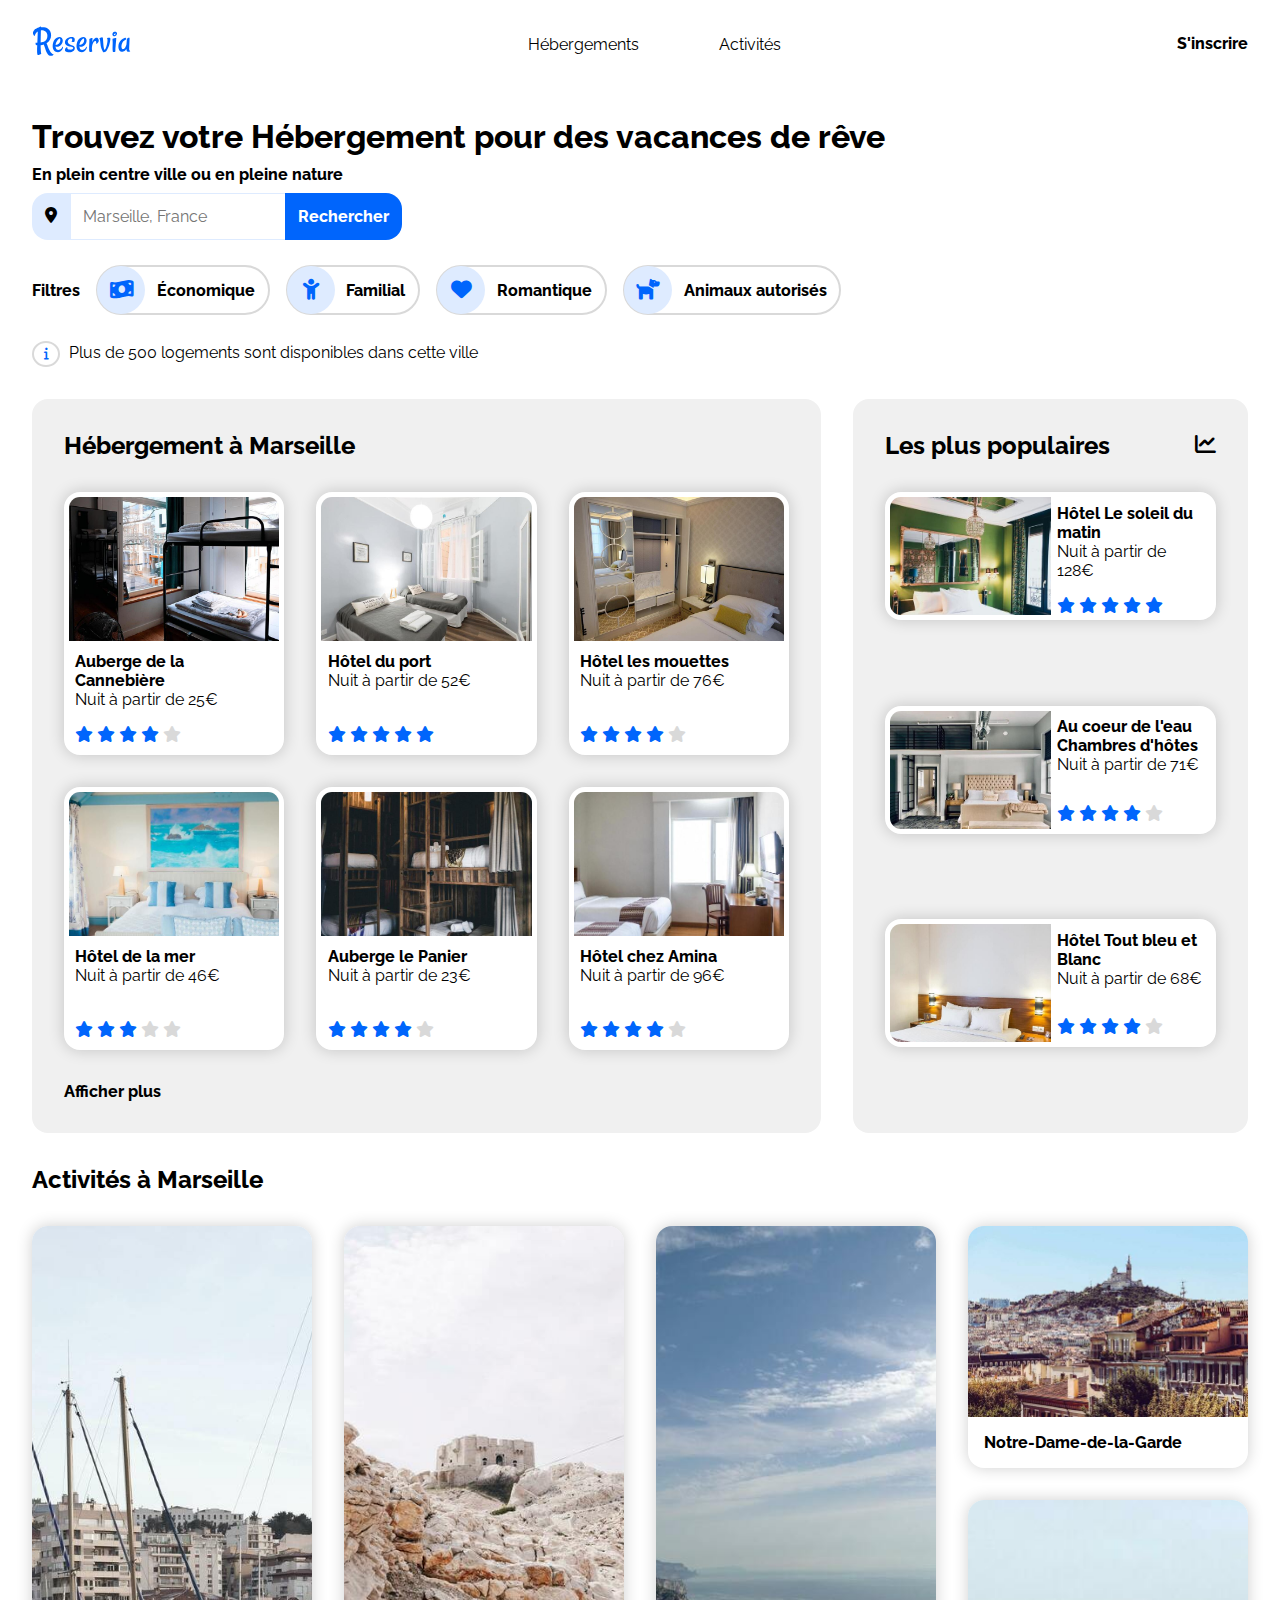
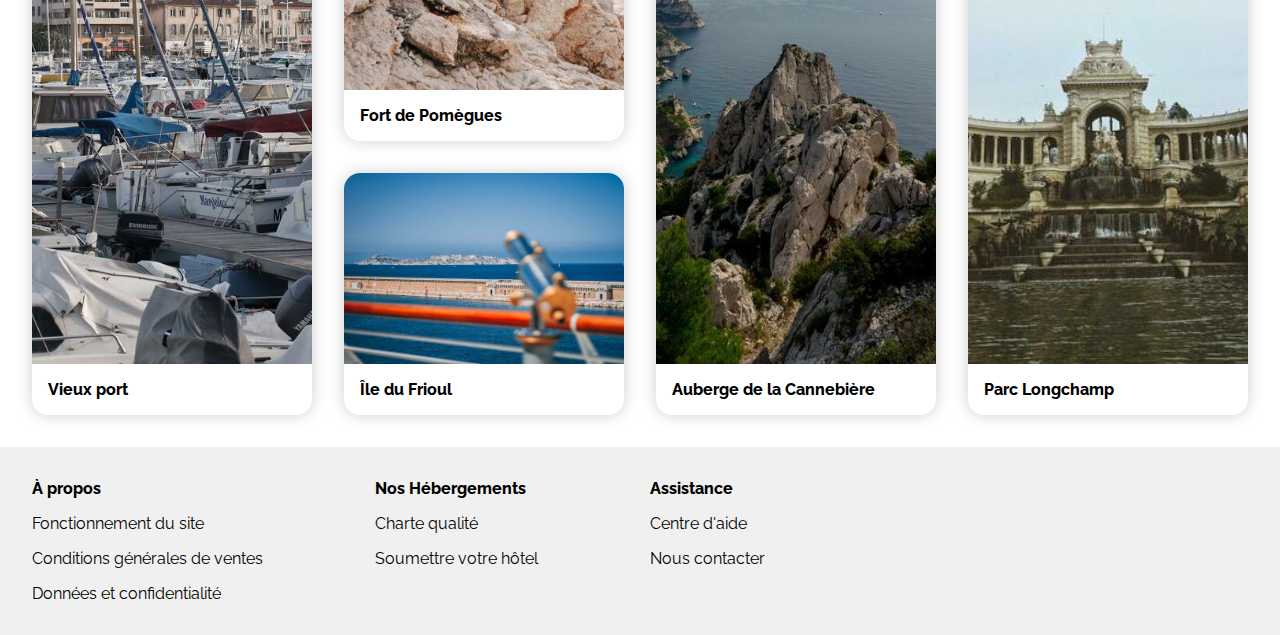
==== commit e12c9af8: "29_01_2025_08_40" ====
--- a/indexfix.html
+++ b/indexfix.html
@@ -16,17 +16,16 @@
 <body>
     <!-- Header -->
     <header id="header" class="container">
-            <a href="#" title="Retour à la page d'accueil">
-                <img src="reservia_logo.svg" width="100px" alt="Logo de Reservia">
-            </a>
-
+        <a href="#" title="Retour à la page d'accueil">
+            <img src="reservia_logo.svg" width="100px" alt="Logo de Reservia">
+        </a>
             <nav>
                 <ul>
                     <li><a href="#hebergements">Hébergements</a></li>
                     <li><a href="#activity">Activités</a></li>
-                    <li><a href="#inscriptions" class="bold">S'inscrire</a></li>
                 </ul>
             </nav>
+        <a href="#inscriptions" class="bold">S'inscrire</a>
     </header>
 
 
@@ -49,7 +48,7 @@
 
             <!-- Nav Filtres -->
             <nav>
-                <span>Filtres</span>
+                <span class="bold">Filtres</span>
                 <button>
                     <i class="fa-solid fa-money-bill-wave"></i>
                     <span>Économique</span>
@@ -367,7 +366,7 @@
                 <li>À propos</li>
                 <li><a href="#">Fonctionnement du site</a></li>
                 <li><a href="#">Conditions générales de ventes</a></li>
-                <li><a href="#">Contact</a></li>
+                <li><a href="#">Données et confidentialité</a></li>
             </ul>
 
 
--- a/stylefix.css
+++ b/stylefix.css
@@ -108,12 +108,18 @@
     gap: var(--gap-large);
 }
 
-#header li {
+#header div {
+    display: flex;
+    gap: var(--gap-extra-large);
+    align-items: center;
+}
+
+#header li{
     padding: var(--padding-extra-large);
     border-top: 0.2rem transparent solid;
 }
 
-#header li:hover:not(:last-child) {
+#header li:hover {
     color: var(--color-primary);
     border-top: 0.2rem solid var(--color-primary);
 }
@@ -171,6 +177,13 @@
     background-color: var(--color-white);
     border: 2px solid var(--color-gray-black);
 }
+
+#title_search button:hover {
+    background-color: var(--color-primary);
+    color: var(--color-white);
+    transition: all ease 0.5s;
+}
+
 
 /* Icons buttons */
 #title_search button > i {
@@ -197,7 +210,7 @@
     font-size: 0.8rem;
     color: var(--color-primary);
     border: 2px solid var(--color-gray-black);
-    padding: var(--padding-small);
+    padding: 0.3rem 0.6rem;
     margin-right: 0.3rem;
 }
 
@@ -252,10 +265,14 @@
 
 /* Hébergement Aside */
 #hebergements>aside article a {
-    display: grid;
-    grid-template-columns: 1fr 3fr;
+    display: flex;
     height: 100%;
 }
+#hebergements>aside article {
+    height: 8rem;
+}
+
+
 
 #hebergements > aside > header {
     display: flex;
@@ -269,9 +286,10 @@
 #hebergements article,
 #activity article {
     border-radius: var(--border-radius-big);
-    box-shadow: 0 0 1rem #0000002e;
+    box-shadow: 0 0 1rem #00000031;
     background-color: var(--color-white);
     overflow: hidden;
+    transition-duration: 0.1s;
 }
 
 #hebergements>div article a {
@@ -293,7 +311,7 @@
 /* Hébergement Div Articles */
 #hebergements>div img {
     object-fit: cover;
-    height: 8rem;
+    height: 9rem;
     width: 100%;
 }
 
@@ -313,6 +331,10 @@
     height: 100%;
 }
 
+#hebergements>aside article a>div {
+    width: 50%;
+}
+
 #hebergements>aside img,
 #activity img {
     object-fit: cover;
@@ -320,8 +342,13 @@
     width: 100%;
 }
 
+#hebergements>aside figure {
+    width: 50%;
+    height: 9rem;
+}
+
 /* Les couleurs / couleurs des étoiles */
-.fa-star[data-active="true"], ul > li > a.bold[href="#inscriptions"] {
+.fa-star[data-active="true"], div > a.bold[href="#inscriptions"] {
     color: var(--color-primary);
 }
 
@@ -396,4 +423,85 @@
     display: flex;
     flex-direction: column;
     gap: var(--gap-large);
+}
+
+
+
+
+@media (max-width: 576px) {
+    #activity {
+        display: flex;
+        flex-direction: column;
+    }
+
+    #activity figure {
+        height: 10rem;
+    }
+
+    #header {
+        align-items: center;
+    }
+
+    #header div {
+        display: flex;
+        flex-wrap: wrap;
+    }
+
+    #header div > nav{
+        order: 1;
+    }
+}
+
+
+
+@media (max-width: 768px) {
+    #hebergements > div {
+        display: grid;
+        grid-template-columns: 1fr;
+    }
+
+
+    #activity {
+        grid-template-columns: repeat(1, 1fr);
+        grid-template-rows: auto repeat(6, minmax(4rem, 10rem));
+        grid-template-areas: 
+            "title" 
+            "p1"          
+            "p2"         
+            "p3"
+            "p4"            
+            "p5"          
+            "p6";
+    }
+    footer div {
+        flex-direction: column;
+        gap: 3rem;
+    }
+}
+
+
+
+@media (max-width: 992px) {
+    #hebergements {
+        display: grid;
+        grid-template-columns: 1fr;
+    }
+
+    #hebergements >div {
+        order: 1;
+    }
+
+    #hebergements>aside article {
+        height: 10rem;
+    }
+
+    #activity {
+        grid-template-columns: repeat(2, 1fr);
+        grid-template-rows: auto repeat(3, minmax(4rem, 10rem));
+        grid-template-areas: 
+            "title title" 
+            "p1 p2"            
+            "p3 p4"          
+            "p5 p6";
+    }
 }